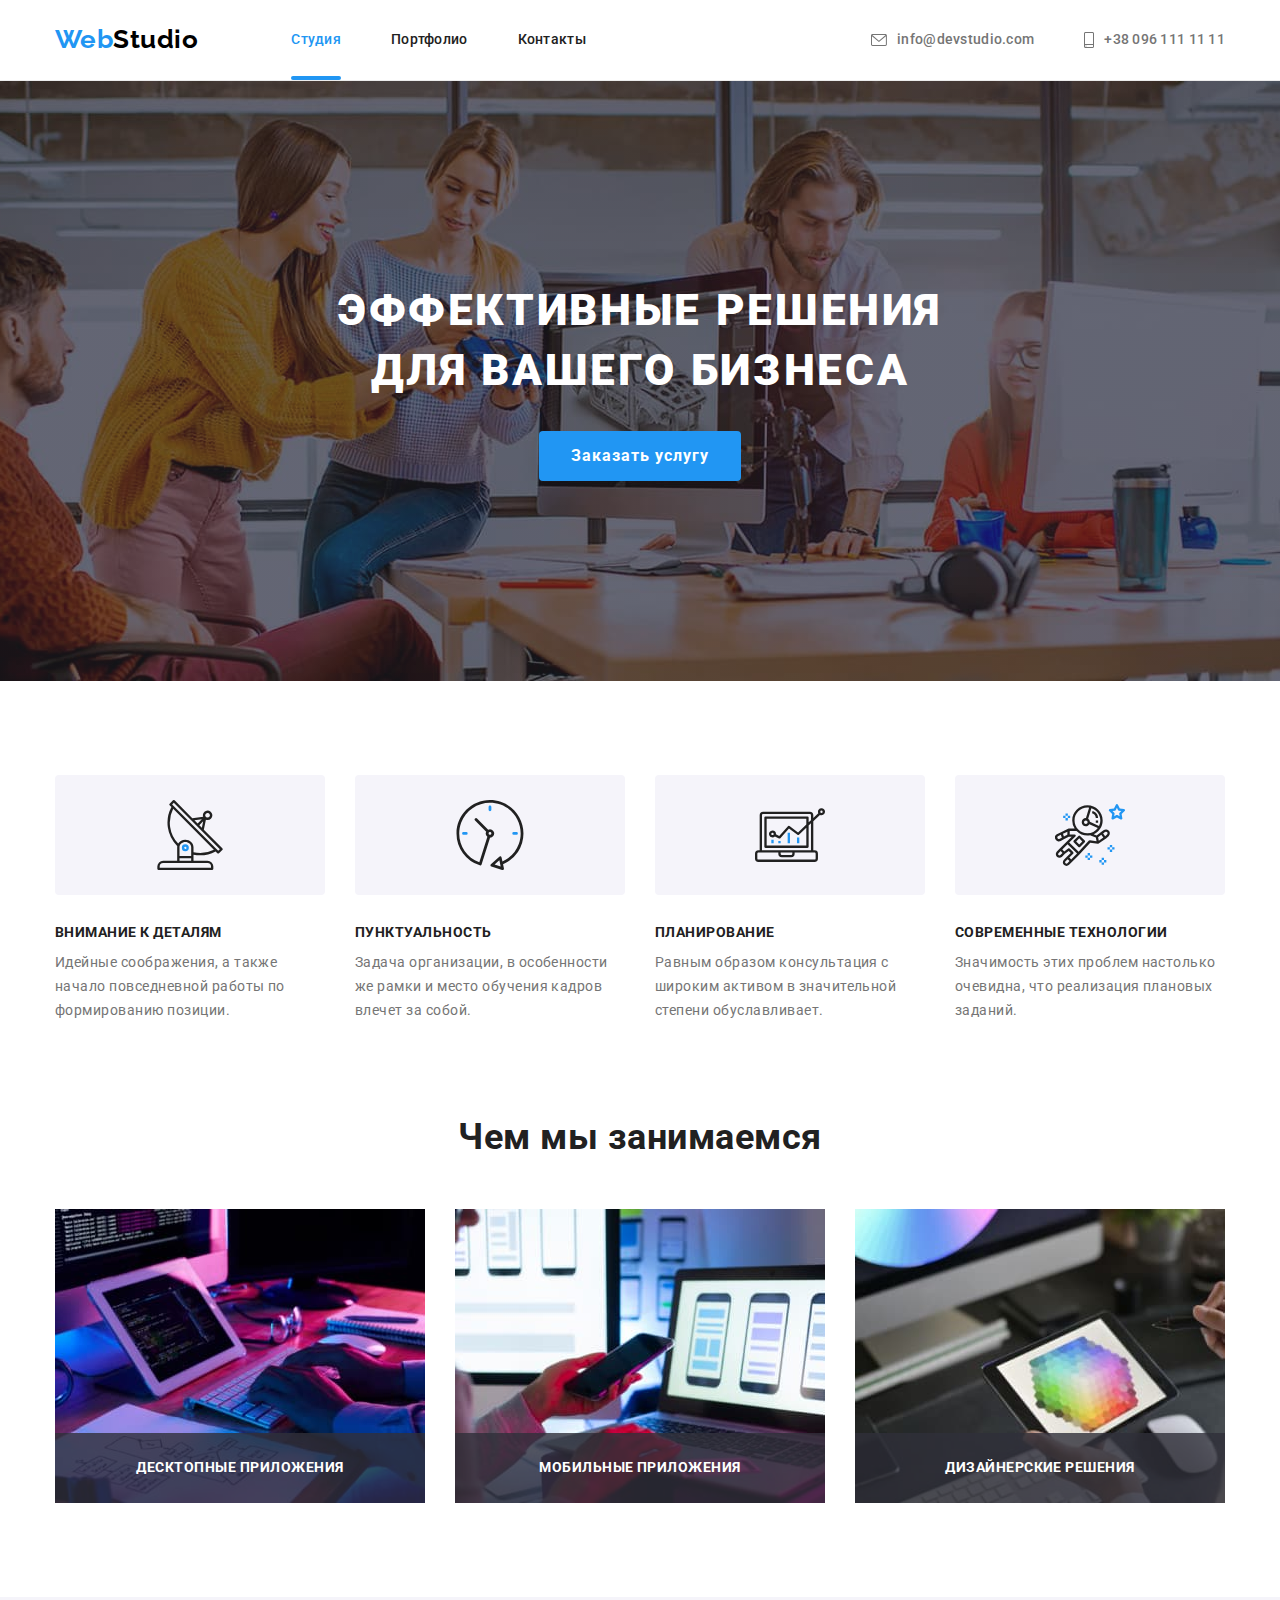
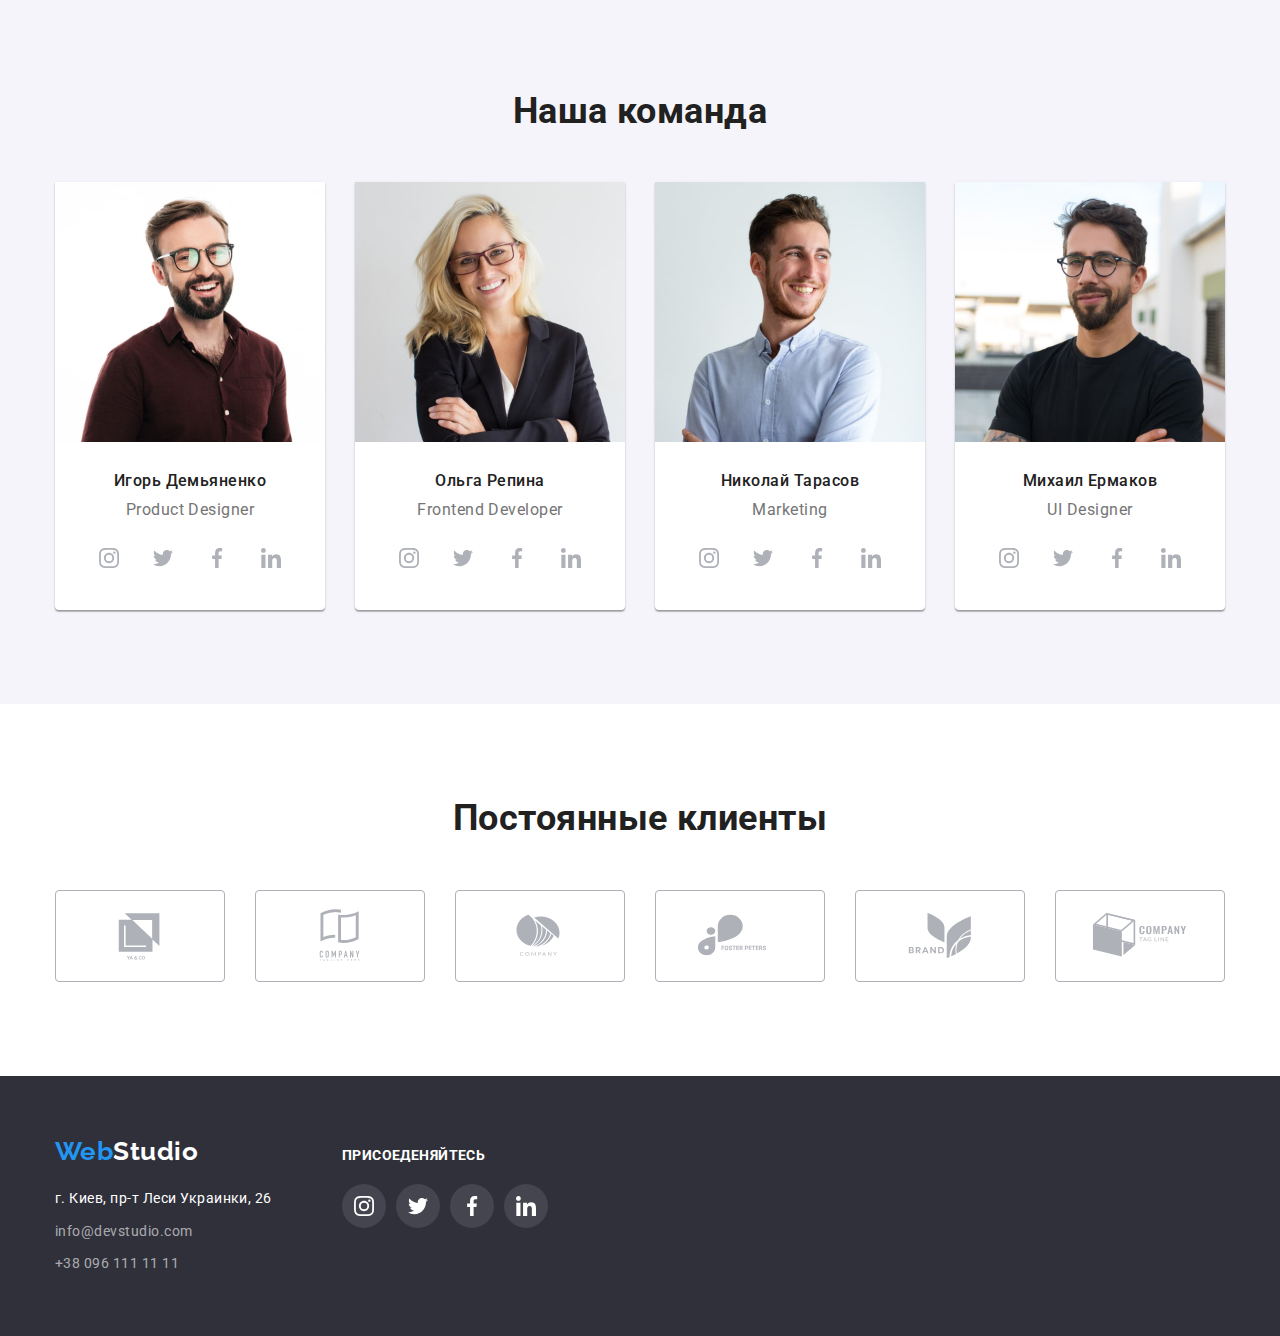
==== index.html @ d8978e58 "Клонирует репозиторий" ====
<!DOCTYPE html>
<html lang="ru">
  <head>
    <meta charset="UTF-8">
    <meta http-equiv="X-UA-Compatible" content="IE=edge">
    <meta name="viewport" content="width=device-width, initial-scale=1.0">
    <title>Студия</title>
    <link href="https://fonts.googleapis.com/css2?family=Raleway:wght@700&family=Roboto:wght@400;500;700;900&display=swap"
    rel="stylesheet">
    <link rel="stylesheet" href="https://cdnjs.cloudflare.com/ajax/libs/modern-normalize/1.1.0/modern-normalize.min.css">
    <link rel="stylesheet" href="./css/style.css">  
  </head>
  <body>
    <!--Верхняя линия сайта-->
    <header class="header">
      <!-- Навигация -->
      <div class="container header-container">
        <nav class="nav">
          <a class="logo link" href="./index.html">Web<span class="logo-header">Studio</span></a>
          <ul class="site-nav list">
            <li class="item">
              <a class="link current" href="./index.html">Студия</a>
            </li>
            <li class="item">
              <a class="link" href="./portfolio.html">Портфолио</a>
            </li>
            <li class="item">
              <a class="link" href="">Контакты</a>
            </li>
          </ul>
        </nav>
      <!-- контакты -->
        <ul class="contacts list">
          <li class="item">
            <a class="link" href="mailto:info@devstudio.com">
              <svg class="icon-contakts" width="16" height="12">
              <use href="images/sprite.svg#envelope"></use>
            </svg>info@devstudio.com</a>
          </li>
          <li class="item">
            <a class="link" href="tel:+380961111111">
              <svg class="icon-contakts" width="10" height="16"> 
                <use href="images/sprite.svg#smartphone"></use>
              </svg>+38 096 111 11 11</a>
          </li>
        </ul> 
      </div>
    </header>
    <main>
      <!--Герой сайта-->
        <section class="hero overlay"> 
            <div class="container">
              <h1 class="hero-title">Эффективные решения<br>для вашего бизнеса</h1>
              <button class="hero button" type="button" data-modal-open>Заказать услугу</button>
            </div>
        </section>
      <!--Особенности компании-->
      <section class="features section">
        <!--скрытый титул-->
        <div class="container">
          <h2 class="visually-hidden title">Особенности нашей компании</h2>
          <ul class="features list">
            <li class="item">
              <div class="features-block">
                <svg class="icon-features" width="70" height="70">
                  <use href="./images/sprite.svg#antenna"></use>
                </svg>
              </div>
              <h3 class="features title">Внимание к деталям</h3>
              <p class="features text">Идейные соображения, а также начало повседневной работы по формированию позиции.</p>
            </li>
            <li class="item">
              <div class="features-block">
                <svg class="icon-features" width="70" height="70">
                  <use href="./images/sprite.svg#clock"></use>
                </svg>
              </div>
              <h3 class="features title">Пунктуальность</h3>
              <p class="features text">Задача организации, в особенности же рамки и место обучения кадров влечет за собой.</p>
            </li>
            <li class="item">
              <div class="features-block">
                <svg class="icon-features" width="70" height="70">
                  <use href="./images/sprite.svg#diagram"></use>
                </svg>
              </div>
              <h3 class="features title">Планирование</h3>
              <p class="features text">Равным образом консультация с широким активом в значительной степени обуславливает.</p>
            </li>
            <li class="item">
              <div class="features-block">
                <svg class="icon-features" width="70" height="70">
                  <use href="./images/sprite.svg#astronaut"></use>
                </svg>
              </div>
              <h3 class="features title">Современные технологии</h3>
              <p class="features text">Значимость этих проблем настолько очевидна, что реализация плановых заданий.</p>
            </li>
          </ul>
        </div>
      </section>
      <!--Чем занимается компания-->
      <section class="our-works section">
        <div class="container">
          <h2 class="our-works title">Чем мы занимаемся</h2>
          <ul class="our-works list">
            <li class="item">
              <div class="our-works thumb">
                <img class="img" src="./images/box1.jpg" alt="кто то печатает код на клавиатуре" width="370">
                <div class="thumb-overlay">Десктопные приложения</div>
              </div>
            </li>
            <li class="item">
              <div class="our-works thumb">
                <img class="img" src="./images/box2.jpg" alt="девушка держит в левой руке телефон" width="370">
                <div class="thumb-overlay">Мобильные приложения</div>
              </div>
            </li>
            <li class="item">
              <div class="our-works thumb">
                <img class="img" src="./images/box3.jpg" alt="планшет с рисунком держат в руках" width="370">
                <div class="thumb-overlay">Дизайнерские решения</div>
              </div>
            </li>
          </ul>
        </div>
      </section>
      <!--Наша команда-->
      <section class="our-team section">
        <div class="container">
          <h2 class="our-team-section title">Наша команда</h2>
          <ul class="our-team list">
            <li class="item">
              <img class="our-team img" src="./images/img.jpg" alt="мужчина в бордовой рубашке улыбается" width="270">
              <div class="our-team block">
                <h3 class="our-team title">Игорь Демьяненко</h3>
                <p class="our-team position" lang="en">Product Designer</p>
                <ul class="list social">
                  <li class="item-social">
                    <a href="" class="link"><svg class="icon-social" width="20" height="20">
                      <use href="./images/sprite.svg#instagram"></use>
                    </svg></a>
                  </li>
                  <li class="item-social">
                    <a href="" class="link"><svg class="icon-social" width="20" height="20">
                      <use href="./images/sprite.svg#twitter"></use>
                    </svg></a>
                  </li>
                  <li class="item-social">
                    <a href="" class="link"><svg class="icon-social" width="20" height="20">
                      <use href="./images/sprite.svg#facebook"></use>
                    </svg></a>
                  </li>
                  <li class="item-social">
                    <a href="" class="link"><svg class="icon-social" width="20" height="20">
                      <use href="./images/sprite.svg#linkedin"></use>
                    </svg></a>
                  </li>
                </ul>
              </div>
            </li>
            <li class="item">
              <img class="our-team img" src="./images/img1.jpg" alt="девушка в черном пиджаке улыбается" width="270">
              <div class="our-team block">
                <h3 class="our-team title">Ольга Репина</h3>
                <p class="our-team position" lang="en">Frontend Developer</p>
                <ul class="list social">
                  <li class="item-social">
                    <a href="" class="link"><svg class="icon-social" width="20" height="20">
                        <use href="./images/sprite.svg#instagram"></use>
                      </svg></a>
                  </li>
                  <li class="item-social">
                    <a href="" class="link"><svg class="icon-social" width="20" height="20">
                        <use href="./images/sprite.svg#twitter"></use>
                      </svg></a>
                  </li>
                  <li class="item-social">
                    <a href="" class="link"><svg class="icon-social" width="20" height="20">
                        <use href="./images/sprite.svg#facebook"></use>
                      </svg></a>
                  </li>
                  <li class="item-social">
                    <a href="" class="link"><svg class="icon-social" width="20" height="20">
                        <use href="./images/sprite.svg#linkedin"></use>
                      </svg></a>
                  </li>
                </ul>
              </div>
            </li>
            <li class="item">
              <img class="our-team img" src="./images/img2.jpg" alt="мужчина в рубашке улыбается" width="270">
              <div class="our-team block">
                <h3 class="our-team title">Николай Тарасов</h3>
                <p class="our-team position" lang="en">Marketing</p>
                <ul class="list social">
                  <li class="item-social">
                    <a href="" class="link"><svg class="icon-social" width="20" height="20">
                        <use href="./images/sprite.svg#instagram"></use>
                      </svg></a>
                  </li>
                  <li class="item-social">
                    <a href="" class="link"><svg class="icon-social" width="20" height="20">
                        <use href="./images/sprite.svg#twitter"></use>
                      </svg></a>
                  </li>
                  <li class="item-social">
                    <a href="" class="link"><svg class="icon-social" width="20" height="20">
                        <use href="./images/sprite.svg#facebook"></use>
                      </svg></a>
                  </li>
                  <li class="item-social">
                    <a href="" class="link"><svg class="icon-social" width="20" height="20">
                        <use href="./images/sprite.svg#linkedin"></use>
                      </svg></a>
                  </li>
                </ul>
              </div>
            </li>
            <li class="item">
              <img class="our-team img" src="./images/img3.jpg" alt="мужчина в черной футболке улыбается" width="270">
              <div class="our-team block">
                <h3 class="our-team title">Михаил Ермаков</h3>
                <p class="our-team position" lang="en">UI Designer</p>
                <ul class="list social">
                  <li class="item-social">
                    <a href="" class="link"><svg class="icon-social" width="20" height="20">
                        <use href="./images/sprite.svg#instagram"></use>
                      </svg></a>
                  </li>
                  <li class="item-social">
                    <a href="" class="link"><svg class="icon-social" width="20" height="20">
                        <use href="./images/sprite.svg#twitter"></use>
                      </svg></a>
                  </li>
                  <li class="item-social">
                    <a href="" class="link"><svg class="icon-social" width="20" height="20">
                        <use href="./images/sprite.svg#facebook"></use>
                      </svg></a>
                  </li>
                  <li class="item-social">
                    <a href="" class="link"><svg class="icon-social" width="20" height="20">
                        <use href="./images/sprite.svg#linkedin"></use>
                      </svg></a>
                  </li>
                </ul>
              </div>
            </li>
          </ul>
        </div>
      </section>
      <!-- Наши клиенты -->
      <section class="customers section">
        <div class="container">
          <h2 class="customers title">Постоянные клиенты</h2>
          <ul class="customers list">
            <li class="customers item">
              <a href="" class="customers link">
                <svg class="icon-social" width="106" height="60">
                  <use href="./images/sprite.svg#client1"></use>
                </svg>
              </a>
            </li>
            <li class="customers item">
              <a href="" class="customers link">
                <svg class="icon-social" width="106" height="60">
                  <use href="./images/sprite.svg#client2"></use>
                </svg>
              </a>
            </li>
            <li class="customers item">
              <a href="" class="customers link">
                <svg class="icon-social" width="106" height="60">
                  <use href="./images/sprite.svg#client3"></use>
                </svg>
              </a>
            </li>
            <li class="customers item">
              <a href="" class="customers link">
                <svg class="icon-social" width="106" height="60">
                  <use href="./images/sprite.svg#client4"></use>
                </svg>
              </a>
            </li>
            <li class="customers item">
              <a href="" class="customers link">
                <svg class="icon-social" width="106" height="60">
                  <use href="./images/sprite.svg#client5"></use>
                </svg>
              </a>
            </li>
            <li class="customers item">
              <a href="" class="customers link">
                <svg class="icon-social" width="106" height="60">
                  <use href="./images/sprite.svg#client6"></use>
                </svg>
              </a>
            </li>
          </ul>
        </div>
      </section>
    </main>
    <!--Подвал сайта--> 
    <footer class="footer">
      <div class="container">
        <div class="footer-adres">
          <a href="./index.html" class="logo link">Web<span class="logo-footer">Studio</span></a>
          <address>
            <ul class="address list">
              <li class="footer-list item"><a class="geolocation link" href="https://goo.gl/maps/VGkeZ7NEwQXVruFt6" target="_blank" 
                rel="noopener noreferrer nofollow">г. Киев, пр-т Леси Украинки, 26</a>
              </li>
              <li class="footer-list item"><a class="footer-contacts link" href="mailto:info@devstudio.com">info@devstudio.com</a></li>
              <li class="footer-list item"><a class="footer-contacts link" href="tel:+380961111111">+38 096 111 11 11</a></li>
            </ul>
          </address>
        </div>
        <div class="footer-join">
          <p class="join-text">присоеденяйтесь</p>
          <ul class="join list">
            <li class="item-join">
              <a href="" class="link"><svg class="icon-social" width="20" height="20">
                  <use href="./images/sprite.svg#instagram"></use>
                </svg></a>
            </li>
            <li class="item-join">
              <a href="" class="link"><svg class="icon-social" width="20" height="20">
                  <use href="./images/sprite.svg#twitter"></use>
                </svg></a>
            </li>
            <li class="item-join">
              <a href="" class="link"><svg class="icon-social" width="20" height="20">
                  <use href="./images/sprite.svg#facebook"></use>
                </svg></a>
            </li>
            <li class="item-join">
              <a href="" class="link"><svg class="icon-social" width="20" height="20">
                  <use href="./images/sprite.svg#linkedin"></use>
                </svg></a>
            </li>
          </ul>
        </div>
      </div>
    </footer>
  <div class="backdrop is-hidden" data-modal>
    <div class="modal">
      <button class="modal-button" data-modal-close><svg class="icon-modal" width="18" height="18">
        <use href="./images/sprite.svg#close"></use>
      </svg></button>
    </div>
  </div>
  <script src="./js/modal.js"></script>
  </body>
</html>
---- css/style.css ----
/* основной белый цвет #ffffff */
/* вторичный белый цвет #F5F4FA */
/* основной цвет текста #757575 */
/* вторичный цвет текста #212121 */
/* основной акцент цвет #2196F3 */
/* цвет ховера основной кнопки #188CE8 */
/* цвет фона героя и подвала #2F303A */
/* цвет текста адреса rgba(255, 255, 255, 0.6) */
/* цвет логотипа #000000 */
/* цвет нижней рамки хедера #ececec */
/* цвет бордера проектов #eeeeee;*/
/* цвет svg изображений #afb1b8;*/
:root {
  --primery-white-color: #ffffff;
  --secondary-white-color: #f5f4fa;
  --primery-text-color: #757575;
  --secondary-text-color: #212121;
  --prymery-accent-color: #2196f3;
  --secondary-accent-color: #188ce8;
  --address-text-color: rgba(255, 255, 255, 0.6);
  --logo-color: #000000;
  --background-color: #2f303a;
  --header-border-color: #ececec;
  --project-border-color: #eeeeee;
  --svg-picture-color: #afb1b8;
}
/* Тело */
body {
  color: var(--primery-text-color);
  background-color: var(--primery-white-color);
  font-family: 'Roboto', sans-serif;
  letter-spacing: 0.03em;
}
h1,
h2,
h3,
h4,
h5,
h6,
p,
ul {
  padding: 0;
  margin: 0;
}
/* Скрытый титул */
.visually-hidden {
  position: absolute;
  white-space: nowrap;
  width: 1px;
  height: 1px;
  overflow: hidden;
  border: 0;
  padding: 0;
  clip: rect(0 0 0 0);
  clip-path: inset(50%);
  margin: -1px;
}
/* контейнер */
.container {
  width: 1200px;
  margin-left: auto;
  margin-right: auto;
  padding-left: 15px;
  padding-right: 15px;
}
/* панель навигации */
.header {
  border-bottom: 1px solid var(--header-border-color);
  margin-left: auto;
  margin-right: auto;
}
.header-container,
.nav,
.site-nav,
.contacts {
  display: flex;
  align-items: center;
}
.nav .logo {
  display: block;
  padding-top: 24px;
  padding-bottom: 25px;
}
.contacts .link {
  display: flex;
  justify-content: center;
  align-items: center;
  padding-top: 32px;
  padding-bottom: 32px;
  color: var(--primery-text-color);
  font-style: normal;
  font-weight: 500;
  font-size: 14px;
  line-height: 1.14;
  letter-spacing: 0.02em;
  fill: var(--primery-text-color);
  transition: color 250ms cubic-bezier(0.4, 0, 0.2, 1);
}
.icon-contakts {
  margin-right: 10px;
  fill: currentColor;
}
.site-nav .link {
  display: block;
  padding-top: 32px;
  padding-bottom: 32px;
  color: var(--secondary-text-color);
  font-weight: 500;
  font-size: 14px;
  line-height: 1.14;
  letter-spacing: 0.02em;
  transition: color 250ms cubic-bezier(0.4, 0, 0.2, 1);
}
.site-nav .item + .item {
  margin-left: 50px;
}
.contacts .item + .item {
  margin-left: 50px;
}
.contacts {
  margin-left: auto;
}
.site-nav {
  margin-left: 93px;
}
/* цвета, размеры текста */
.site-nav .link.current {
  color: var(--prymery-accent-color);
  position: relative;
}
.link.current::after {
  position: absolute;
  content: '';
  bottom: 0;
  left: 0;
  width: 100%;
  height: 4px;
  background-color: var(--prymery-accent-color);
  border-radius: 2px;
}
.filter .button.current {
  background-color: var(--prymery-accent-color);
  color: var(--primery-white-color);
  box-shadow: 0px 3px 1px rgba(0, 0, 0, 0.1), 0px 1px 2px rgba(0, 0, 0, 0.08),
    0px 2px 2px rgba(0, 0, 0, 0.12);
}
.logo.link {
  color: var(--prymery-accent-color);
  font-family: 'Raleway', sans-serif;
  font-weight: 700;
  font-size: 26px;
  line-height: 1.19;
}
.logo .logo-header {
  color: var(--logo-color);
}
/* Ховер и фокус ссылок */
.site-nav .link:hover,
.site-nav .link:focus,
.contacts .link:hover,
.contacts .link:focus,
.address .link:hover,
.address .link:focus {
  color: var(--prymery-accent-color);
  fill: var(--prymery-accent-color);
}
.list {
  list-style: none;
}
.link {
  text-decoration: none;
}
/* Секция Герой */
.hero.overlay {
  max-width: 1600px;
  height: 600px;
  margin-left: auto;
  margin-right: auto;
  background-color: var(--background-color);
  background-image: linear-gradient(to right, rgba(47, 48, 58, 0.4), rgba(47, 48, 58, 0.4)),
    url(../images/imgoverlay.jpg);
  background-repeat: no-repeat;
  background-position: center;
  background-size: cover;
  text-align: center;
  padding: 200px 0;
}
.hero-title {
  color: var(--primery-white-color);
  font-weight: 900;
  font-size: 44px;
  line-height: 1.36;
  text-transform: uppercase;
  text-align: center;
  letter-spacing: 0.06em;
}
.hero.button {
  min-width: 200px;
  padding: 10px 32px;
  margin-top: 30px;
  background-color: var(--prymery-accent-color);
  color: var(--primery-white-color);
  cursor: pointer;
  font-weight: 700;
  font-size: 16px;
  line-height: 1.87;
  text-align: center;
  letter-spacing: 0.06em;
  border: 0;
  border-radius: 4px;
}
.hero.button:hover,
.hero.button:focus {
  background-color: var(--secondary-accent-color);
}
/*особенности компании*/
.features.section,
.our-works.section,
.our-team.section,
.customers.section,
.portfolio.section {
  padding-top: 94px;
  padding-bottom: 94px;
}
.our-works.section {
  padding-top: 0;
}
.features .container {
  justify-content: space-between;
  margin-left: auto;
  margin-right: auto;
}
.features-block {
  width: 270px;
  height: 120px;
  display: flex;
  justify-content: center;
  align-items: center;
  margin-bottom: 30px;
  background: var(--secondary-white-color);
  border-radius: 4px;
}
.features.list {
  display: flex;
}
.features .item {
  flex-basis: calc(100% / 4);
}
.features .item + .item {
  margin-left: 30px;
}
.title {
  color: var(--secondary-text-color);
}
.our-works.title,
.customers.title,
.our-team-section.title {
  font-weight: 700;
  font-size: 36px;
  line-height: 1.16;
  text-align: center;
}
.features.title {
  margin-bottom: 10px;
  font-weight: 700;
  font-size: 14px;
  line-height: 1.14;
  text-transform: uppercase;
}
.features.text {
  font-size: 14px;
  line-height: 1.71;
}
.our-works.list {
  display: flex;
}
.our-works.title {
  margin-bottom: 50px;
}
.our-works .item + .item {
  margin-left: 30px;
}
.img {
  display: block;
  max-width: 100%;
  height: auto;
}
/* Наша команда */
.our-team .list {
  display: flex;
}
.our-team .item {
  background-color: var(--primery-white-color);
  border-radius: 0px 0px 4px 4px;
  box-shadow: 0px 1px 3px rgba(0, 0, 0, 0.12), 0px 1px 1px rgba(0, 0, 0, 0.14),
    0px 2px 1px rgba(0, 0, 0, 0.2);
}
.list.social {
  justify-content: space-between;
}
.our-team .link {
  display: flex;
  width: 44px;
  height: 44px;
  justify-content: center;
  align-items: center;
  border-radius: 50%;
  fill: var(--svg-picture-color);
  transition: fill 250ms cubic-bezier(0.4, 0, 0.2, 1),
    background-color 250ms cubic-bezier(0.4, 0, 0.2, 1);
}
.our-team .link:hover,
.our-team .link:focus {
  fill: var(--primery-white-color);
  background-color: var(--prymery-accent-color);
}
.our-team .item + .item {
  margin-left: 30px;
}
.our-team-section.title,
.customers.title {
  margin-bottom: 50px;
}
.our-team.section {
  background-color: var(--secondary-white-color);
  margin-left: auto;
  margin-right: auto;
}
.our-team.title {
  margin-bottom: 10px;
  font-weight: 500;
  font-size: 16px;
  line-height: 1.18;
  text-align: center;
}
.position {
  color: var(--primery-text-color);
  font-size: 16px;
  line-height: 1.18;
  text-align: center;
  margin-bottom: 16px;
}
.our-team.block {
  padding: 30px 32px;
}
/* Наши клиенты */
.customers.list {
  display: flex;
  justify-content: space-between;
}
.customers.item {
  display: flex;
  width: 170px;
  height: 92px;

  justify-content: center;
  align-items: center;
}
.customers.link {
  display: flex;
  width: 170px;
  height: 92px;
  justify-content: center;
  align-items: center;
  fill: var(--svg-picture-color);
  border: 1px solid var(--svg-picture-color);
  border-radius: 4px;
  transition: fill 250ms cubic-bezier(0.4, 0, 0.2, 1),
    border-color 250ms cubic-bezier(0.4, 0, 0.2, 1);
}
.customers.link:hover,
.customers.link:focus {
  border-color: var(--prymery-accent-color);
  fill: var(--prymery-accent-color);
}
/* Фильтр портфолио */
.filter.list {
  justify-content: center;
  margin-bottom: 50px;
}
.filter .item + .item {
  margin-left: 8px;
}
.item .button {
  display: block;
  padding: 6px 22px;
}
.filter.list {
  display: flex;
}
.button {
  font-family: inherit;
  display: inline-block;
  background-color: var(--secondary-white-color);
  color: var(--secondary-text-color);
  font-weight: 500;
  font-size: 16px;
  line-height: 1.62;
  text-align: center;
  cursor: pointer;
  border: 0;
  border-radius: 4px;

  transition-property: background-color, color, box-shadow;
  transition-duration: 250ms;
  transition-timing-function: cubic-bezier(0.4, 0, 0.2, 1);
}
.button:hover,
.button:focus {
  background-color: var(--prymery-accent-color);
  color: var(--primery-white-color);
  box-shadow: 0px 3px 1px rgba(0, 0, 0, 0.1), 0px 1px 2px rgba(0, 0, 0, 0.08),
    0px 2px 2px rgba(0, 0, 0, 0.12);
}
/* Секция портфолио */
.project.list {
  display: flex;
  flex-wrap: wrap;
  margin-left: -30px;
  margin-top: -30px;
}
.project .item {
  flex-basis: calc(100% / 3 - 30px);
  margin-left: 30px;
  margin-top: 30px;
}
.item-text {
  padding: 20px 24px;
  border: solid var(--project-border-color);
  border-width: 0 1px 1px 1px;
}
.project.title {
  margin-bottom: 4px;
  font-weight: 700;
  font-size: 18px;
  line-height: 2;
  letter-spacing: 0.06em;
}
.project.type {
  color: var(--primery-text-color);
  font-size: 16px;
  line-height: 1.87;
}
.project .link {
  display: block;
  transition: box-shadow 250ms cubic-bezier(0.4, 0, 0.2, 1);
}
.project .link:hover,
.project .link:focus {
  box-shadow: 0px 1px 1px rgba(0, 0, 0, 0.12), 0px 4px 4px rgba(0, 0, 0, 0.06),
    1px 4px 6px rgba(0, 0, 0, 0.16);
}
/* Оверлей */
.our-works.thumb {
  position: relative;
}
.thumb-overlay {
  position: absolute;
  left: 0;
  bottom: 0;
  width: 100%;
  height: 70px;
  display: flex;
  justify-content: center;
  align-items: center;
  background: rgba(47, 48, 58, 0.8);
  color: var(--primery-white-color);
  font-weight: 700;
  font-size: 14px;
  line-height: 1.14;
  text-align: center;
  text-transform: uppercase;
}
.project-thumb {
  display: block;
  position: relative;
  overflow: hidden;
}
.project-overlay {
  position: absolute;
  width: 100%;
  height: 100%;
  top: 100%;
  padding: 63px 24px;
  font-size: 18px;
  line-height: 1.56;
  background-color: rgba(33, 150, 243, 0.9);
  color: var(--primery-white-color);
  transform: 100%;
  transition: transform 250ms cubic-bezier(0.4, 0, 0.2, 1);
}
.project .link:hover .project-overlay,
.project .link:focus .project-overlay {
  transform: translateY(-100%);
  transition: transform 250ms cubic-bezier(0.4, 0, 0.2, 1);
}
/* Подвал сайта */
.footer .logo {
  display: block;
  margin-bottom: 20px;
}
.footer-list.item:not(:last-child) {
  margin-bottom: 9px;
}
.footer {
  padding-top: 60px;
  padding-bottom: 60px;
  background-color: var(--background-color);
  margin-left: auto;
  margin-right: auto;
}
.logo .logo-footer {
  color: var(--primery-white-color);
}
.geolocation.link {
  display: inline-block;
  color: var(--primery-white-color);
  font-style: normal;
  font-size: 14px;
  line-height: 1.7;
}
.footer-contacts.link {
  display: inline-block;
  font-style: normal;
  font-weight: normal;
  font-size: 14px;
  line-height: 1.7;
  color: var(--address-text-color);
}
.footer .link {
  display: inline-block;
  transition: color 250ms cubic-bezier(0.4, 0, 0.2, 1);
}
.join.list {
  display: flex;
}
.item-join {
  display: flex;
  justify-content: center;
  align-items: center;
}
.join-text {
  margin-bottom: 20px;
  display: inline-block;
  font-size: 14px;
  font-weight: 700;
  line-height: 1.14;
  letter-spacing: 0.03em;
  text-transform: uppercase;
  color: var(--primery-white-color);
}
.footer .container {
  display: flex;
  align-items: baseline;
}
.footer-join {
  margin-left: 70px;
}
.item-join + .item-join {
  margin-left: 10px;
}
.item-join .link {
  display: flex;
  justify-content: center;
  align-items: center;
  width: 44px;
  height: 44px;
  border-radius: 50%;
  background-color: rgba(255, 255, 255, 0.1);
  fill: var(--primery-white-color);
  transition: background-color 250ms cubic-bezier(0.4, 0, 0.2, 1);
}
.item-join .link:hover,
.item-join .link:focus {
  background-color: var(--prymery-accent-color);
}
/* Модальное окно */
.backdrop {
  position: fixed;
  top: 0;
  left: 0;
  width: 100%;
  height: 100%;
  background-color: rgba(0, 0, 0, 0.2);
  opacity: 1;
  transition: opacity 250ms cubic-bezier(0.4, 0, 0.2, 1);
}
.backdrop.is-hidden {
  opacity: 0;
  pointer-events: none;
}
.backdrop.is-hidden .modal {
  transform: translate(-50%, -50%) scale(0.9);
}
.modal {
  position: absolute;
  top: 50%;
  left: 50%;
  transform: translate(-50%, -50%) scale(1);
  transition: transform 250ms cubic-bezier(0.4, 0, 0.2, 1);
  min-width: 528px;
  min-height: 581px;
  background-color: var(--primery-white-color);
  box-shadow: 0px 1px 3px rgba(0, 0, 0, 0.12), 0px 1px 1px rgba(0, 0, 0, 0.14),
    0px 2px 1px rgba(0, 0, 0, 0.2);
  border-radius: 4px;
}
.modal-button {
  position: absolute;
  top: 8px;
  right: 8px;
  width: 30px;
  height: 30px;
  display: flex;
  justify-content: center;
  align-items: center;
  background-color: var(--primery-white-color);
  border: 1px solid rgba(0, 0, 0, 0.1);
  border-radius: 50%;
  cursor: pointer;
}
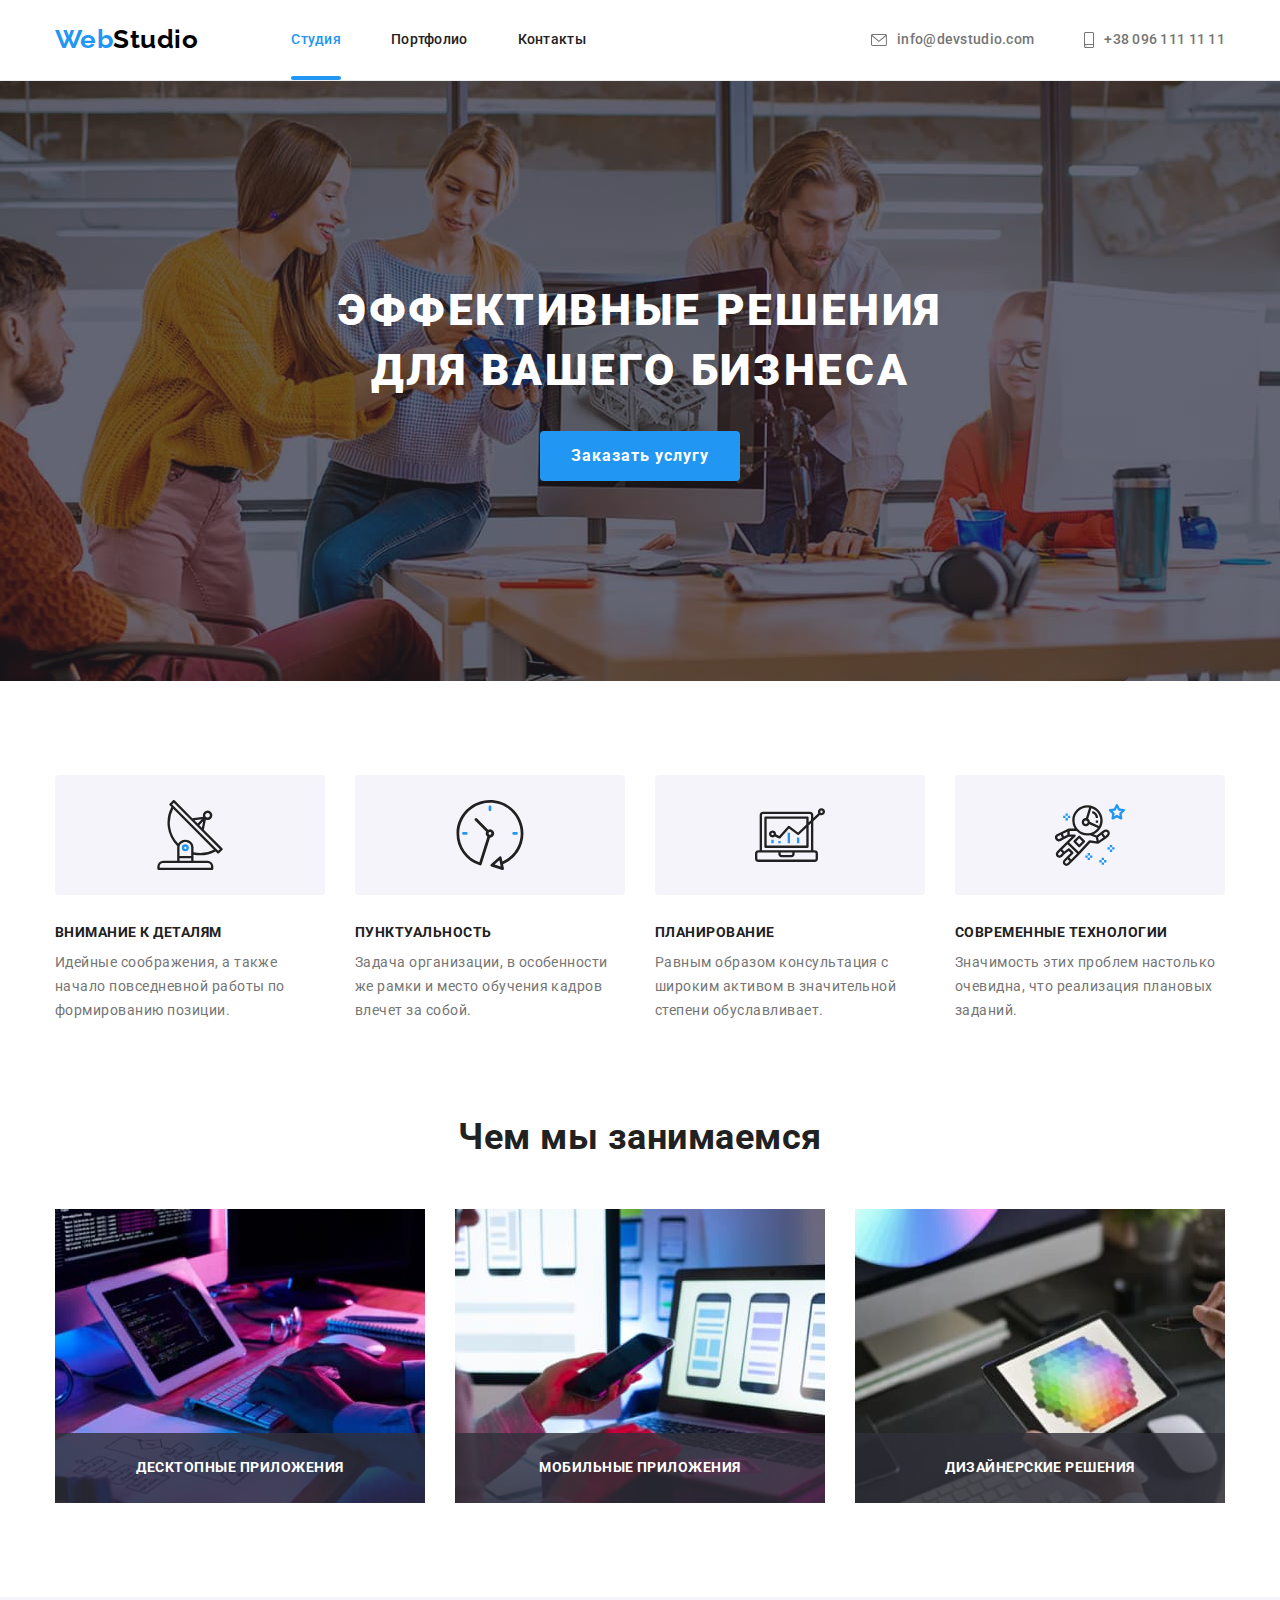
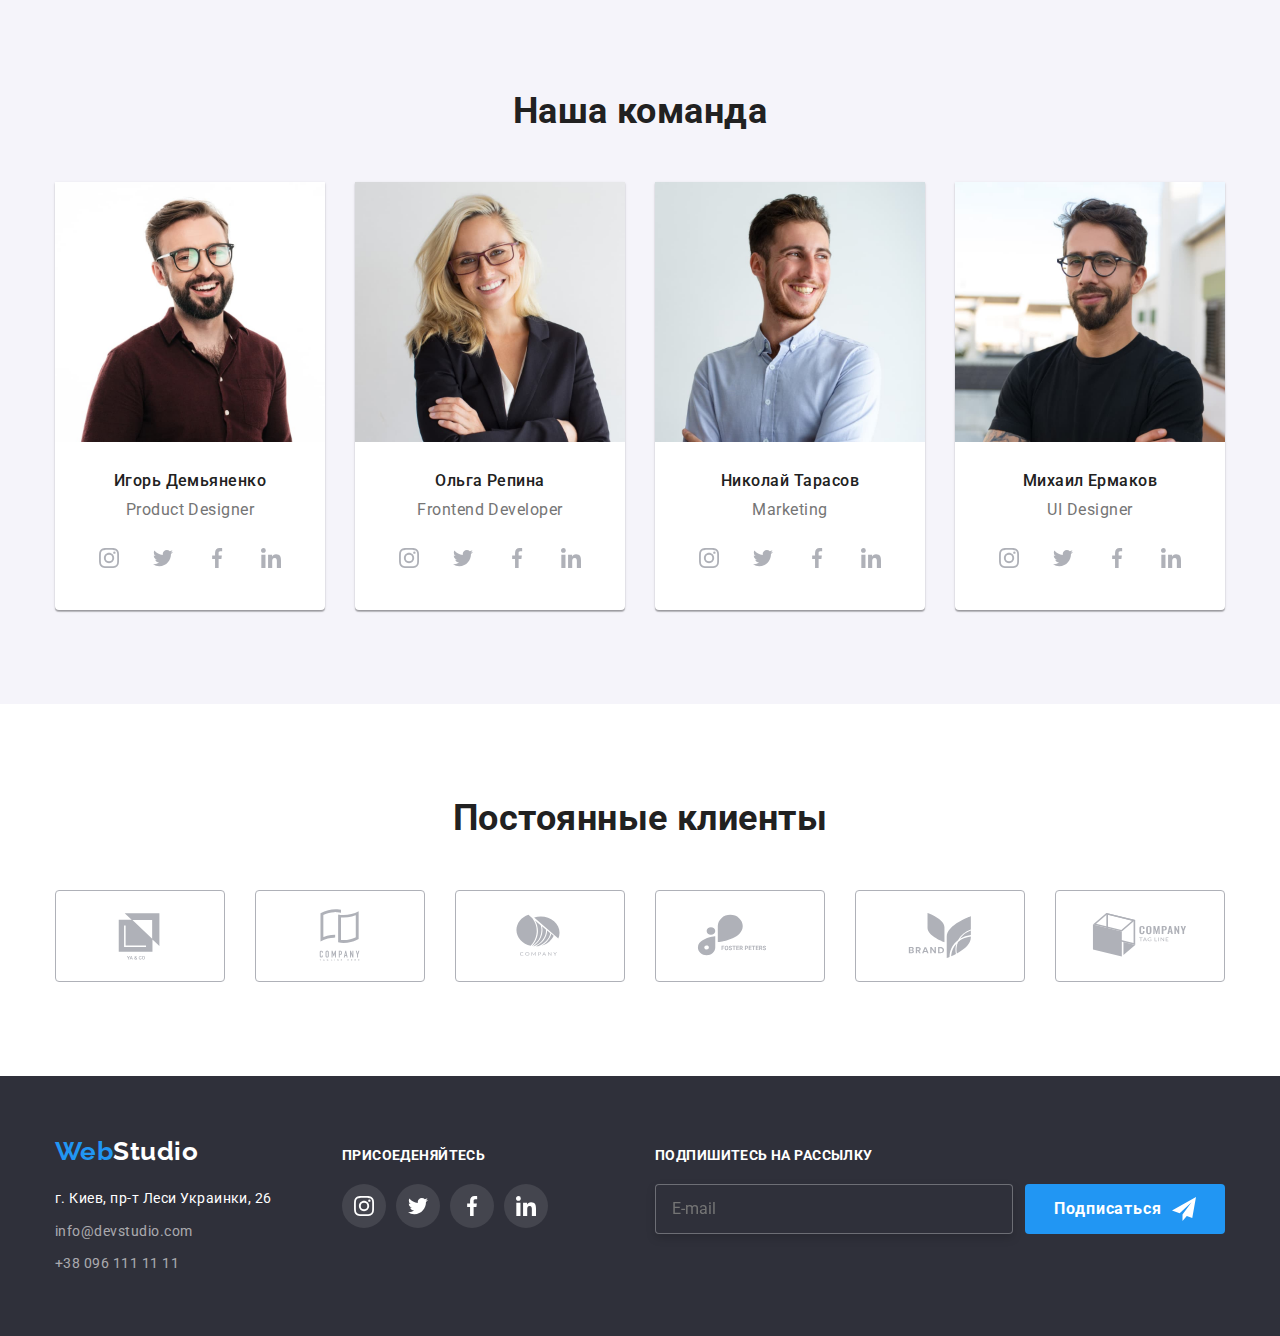
==== commit 5351f99b: "Добавляет размерку и оформление форм для страниц макета" ====
--- a/index.html
+++ b/index.html
@@ -340,13 +340,62 @@
             </li>
           </ul>
         </div>
+        <form class="footer-form">
+          <p class="join-text">Подпишитесь на рассылку</p>
+          <label class="form-field">
+            <div class="footer-form-wrap">
+              <input type="email" name="email" class="footer-form-input" placeholder="E-mail">
+              <button type="submit" class="hero button">Подписаться <svg class="footer-send" width="24" height="24">
+                <use href="./images/sprite.svg#send"></use>
+              </svg></button>
+            </div>
+          </label>
+        </form>
       </div>
     </footer>
+    <!-----Модальное окно ----->
   <div class="backdrop is-hidden" data-modal>
     <div class="modal">
       <button class="modal-button" data-modal-close><svg class="icon-modal" width="18" height="18">
         <use href="./images/sprite.svg#close"></use>
-      </svg></button>
+      </svg>
+      </button>
+    <form class="modal-form">
+      <p class="form-text">Оставьте свои данные, мы вам перезвоним</p>
+      <label class="form-field">
+        <span class="form-label">Имя</span>
+        <input type="name" name="name" class="form-input">
+        <svg class="form-icon" width="18" height="18">
+          <use href="./images/sprite.svg#person"></use>
+        </svg>
+      </label>
+      <label class="form-field">
+        <span class="form-label">Телефон</span>
+        <input type="tel" name="tel" class="form-input">
+        <svg class="form-icon" width="18" height="18">
+          <use href="./images/sprite.svg#phone"></use>
+        </svg>
+      </label>
+      <label class="form-field">
+        <span class="form-label">Почта</span>
+        <input type="email" name="email" class="form-input">
+        <svg class="form-icon" width="18" height="18">
+          <use href="./images/sprite.svg#email"></use>
+        </svg>
+      </label>
+      <label class="form-field-comment">
+        <span class="form-label">Комментарий</span>
+        <textarea name="comment" rows="10" placeholder="Введите текст"></textarea>
+      </label>
+      <label class="form-checkbox">
+        <input type="checkbox" name="agreement" class="checkbox">
+        <svg class="form-icon-checkbox" width="16" height="15">
+          <use href="./images/sprite.svg#check"></use>
+        </svg>
+        <span class="checkbox-text">Соглашаюсь с рассылкой и принимаю <a href="" class="link">Условия договора</a></span>
+      </label>
+      <button type="submit" class="hero button">Отправить</button>
+    </form>
     </div>
   </div>
   <script src="./js/modal.js"></script>
--- a/css/style.css
+++ b/css/style.css
@@ -193,18 +193,23 @@
   text-transform: uppercase;
   text-align: center;
   letter-spacing: 0.06em;
+  margin-bottom: 30px;
 }
 .hero.button {
+  display: flex;
+  justify-content: center;
+  text-align: center;
+  align-items: center;
   min-width: 200px;
-  padding: 10px 32px;
-  margin-top: 30px;
+  padding: 10px;
   background-color: var(--prymery-accent-color);
   color: var(--primery-white-color);
   cursor: pointer;
   font-weight: 700;
   font-size: 16px;
   line-height: 1.87;
-  text-align: center;
+  margin-left: auto;
+  margin-right: auto;
   letter-spacing: 0.06em;
   border: 0;
   border-radius: 4px;
@@ -492,7 +497,6 @@
 .project .link:hover .project-overlay,
 .project .link:focus .project-overlay {
   transform: translateY(-100%);
-  transition: transform 250ms cubic-bezier(0.4, 0, 0.2, 1);
 }
 /* Подвал сайта */
 .footer .logo {
@@ -600,6 +604,7 @@
   transition: transform 250ms cubic-bezier(0.4, 0, 0.2, 1);
   min-width: 528px;
   min-height: 581px;
+  padding: 40px;
   background-color: var(--primery-white-color);
   box-shadow: 0px 1px 3px rgba(0, 0, 0, 0.12), 0px 1px 1px rgba(0, 0, 0, 0.14),
     0px 2px 1px rgba(0, 0, 0, 0.2);
@@ -619,3 +624,149 @@
   border-radius: 50%;
   cursor: pointer;
 }
+/* Формы модального окна */
+.form-text {
+  font-weight: 700;
+  font-size: 20px;
+  line-height: 1.15;
+  text-align: center;
+  letter-spacing: 0.03em;
+  margin-top: 0;
+  margin-bottom: 12px;
+  color: var(--secondary-text-color);
+}
+
+.form-field {
+  position: relative;
+  display: block;
+  margin-bottom: 10px;
+}
+
+.form-field-comment {
+  display: block;
+  margin-bottom: 20px;
+}
+
+.form-checkbox {
+  display: flex;
+  justify-content: space-evenly;
+  align-items: center;
+  margin-bottom: 30px;
+  font-size: 14px;
+  line-height: 1.71;
+}
+
+.form-input {
+  display: block;
+  width: 100%;
+  height: 40px;
+  padding: 12px 10px 12px 42px;
+  border: 1px solid rgba(33, 33, 33, 0.2);
+  border-radius: 4px;
+  transition: border-color 250ms cubic-bezier(0.4, 0, 0.2, 1),
+    outline-color 250ms cubic-bezier(0.4, 0, 0.2, 1);
+}
+
+.form-input:focus-within {
+  border-color: var(--prymery-accent-color);
+  outline-color: var(--prymery-accent-color);
+}
+
+.form-input:focus-within + .form-icon {
+  fill: var(--prymery-accent-color);
+}
+.form-label {
+  margin-bottom: 4px;
+  font-size: 12px;
+  line-height: 1.16;
+  letter-spacing: 0.01em;
+}
+
+textarea {
+  width: 100%;
+  height: 120px;
+  border: 1px solid rgba(33, 33, 33, 0.2);
+  border-radius: 4px;
+  padding: 12px 16px;
+  resize: none;
+  font-size: 12px;
+  line-height: 1.16;
+  letter-spacing: 0.01em;
+  transition: border-color 250ms cubic-bezier(0.4, 0, 0.2, 1),
+    outline-color 250ms cubic-bezier(0.4, 0, 0.2, 1);
+}
+textarea:focus-within {
+  border-color: var(--prymery-accent-color);
+  outline-color: var(--prymery-accent-color);
+}
+
+.form-icon {
+  position: absolute;
+  left: 12px;
+  bottom: 11px;
+  transition: fill 250ms cubic-bezier(0.4, 0, 0.2, 1);
+}
+
+.form-icon-checkbox {
+  border: 2px solid var(--secondary-text-color);
+  border-radius: 2px;
+  margin-right: 7px;
+}
+
+.checkbox:checked + .form-icon-checkbox {
+  background-color: var(--prymery-accent-color);
+  border: none;
+}
+
+textarea::placeholder {
+  color: rgba(117, 117, 117, 0.5);
+}
+
+.form-checkbox .link {
+  color: var(--prymery-accent-color);
+  border-bottom: 1px solid var(--prymery-accent-color);
+}
+
+.checkbox {
+  position: absolute;
+  white-space: nowrap;
+  width: 1px;
+  height: 1px;
+  overflow: hidden;
+  border: 0;
+  padding: 0;
+  clip: rect(0 0 0 0);
+  clip-path: inset(50%);
+  margin: -1px;
+}
+/*  Форма футера */
+.footer-form {
+  margin-left: auto;
+}
+
+.footer-form-input {
+  display: block;
+  min-width: 358px;
+  height: 50px;
+  margin-right: 12px;
+  font-size: 16px;
+  line-height: 1.25;
+  padding: 15px 16px;
+  border: 1px solid rgba(33, 33, 33, 0.2);
+  border-radius: 4px;
+  background-color: var(--background-color);
+  border: 1px solid rgba(255, 255, 255, 0.3);
+  filter: drop-shadow(0px 4px 4px rgba(0, 0, 0, 0.15));
+  border-radius: 4px;
+}
+
+.form-input::placeholder {
+  color: rgba(255, 255, 255, 0.6);
+}
+.footer-form-wrap {
+  display: flex;
+}
+
+.footer-send {
+  margin-left: 10px;
+}
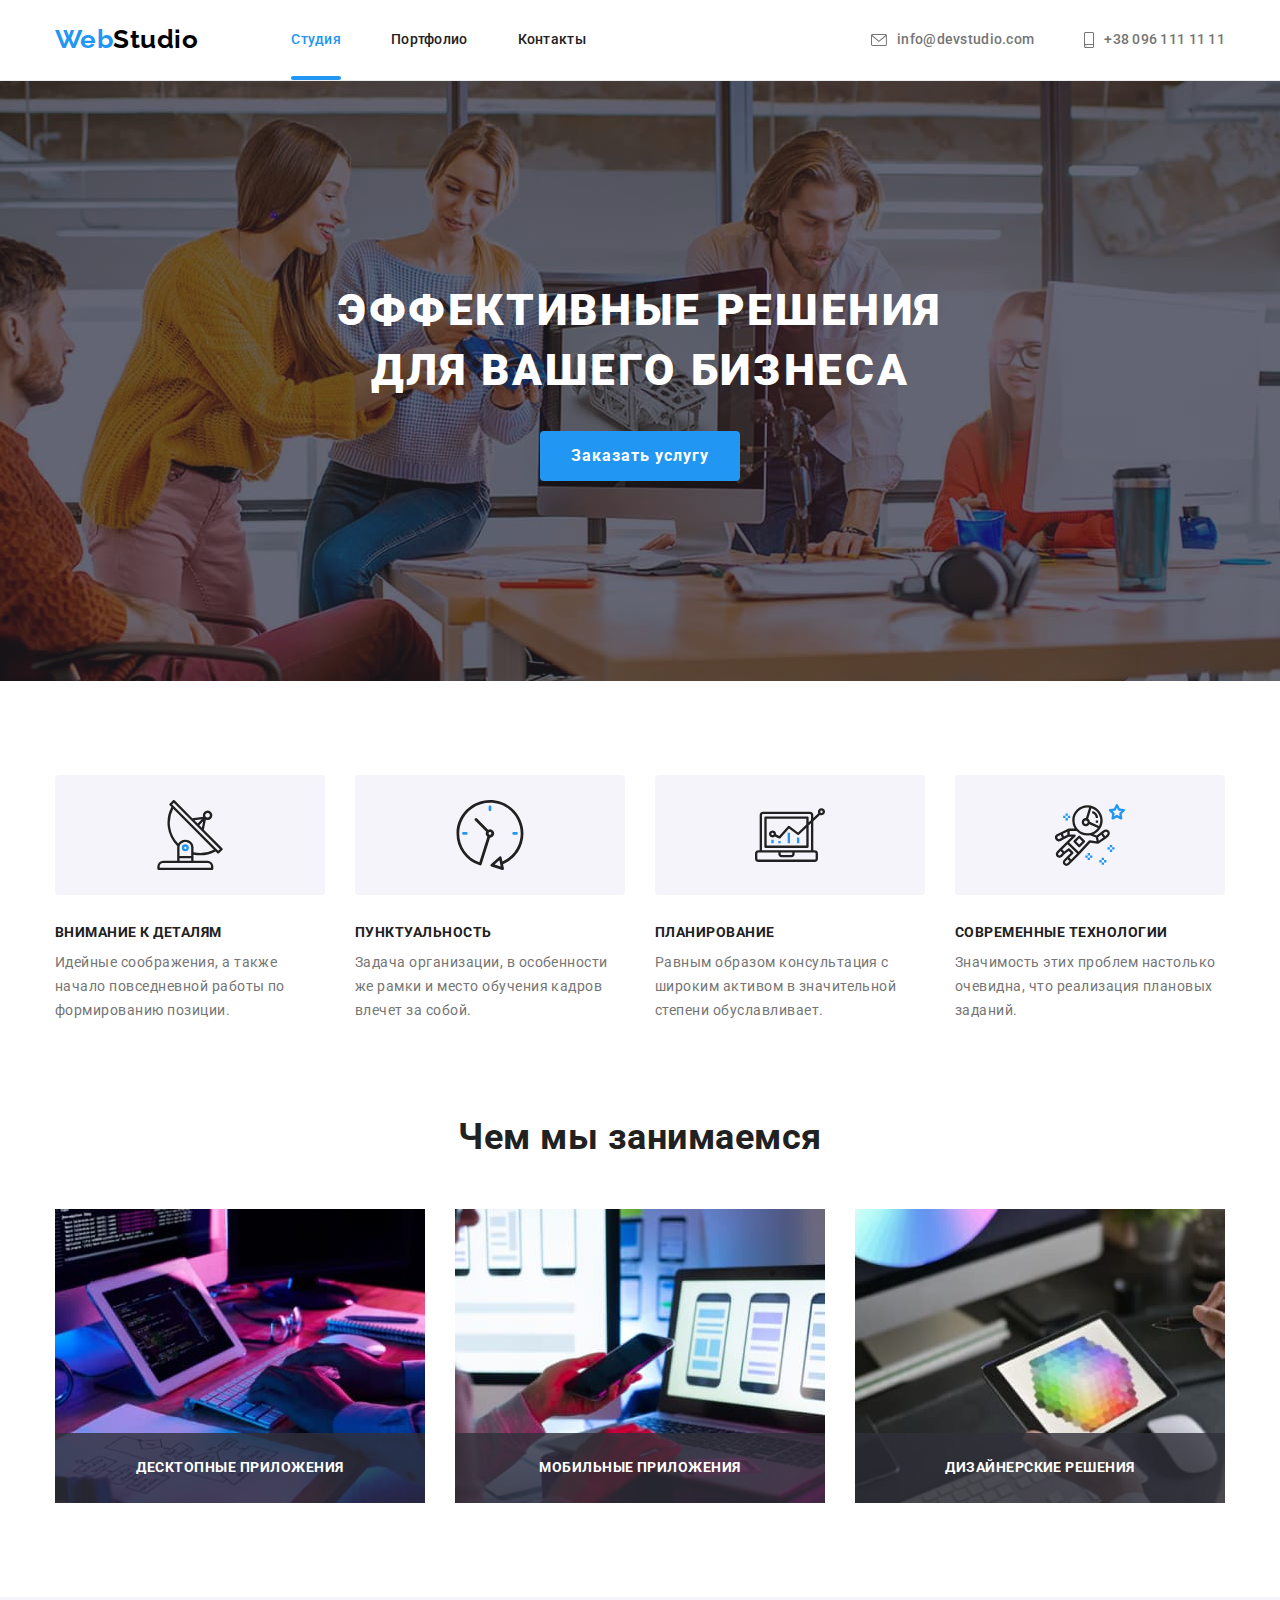
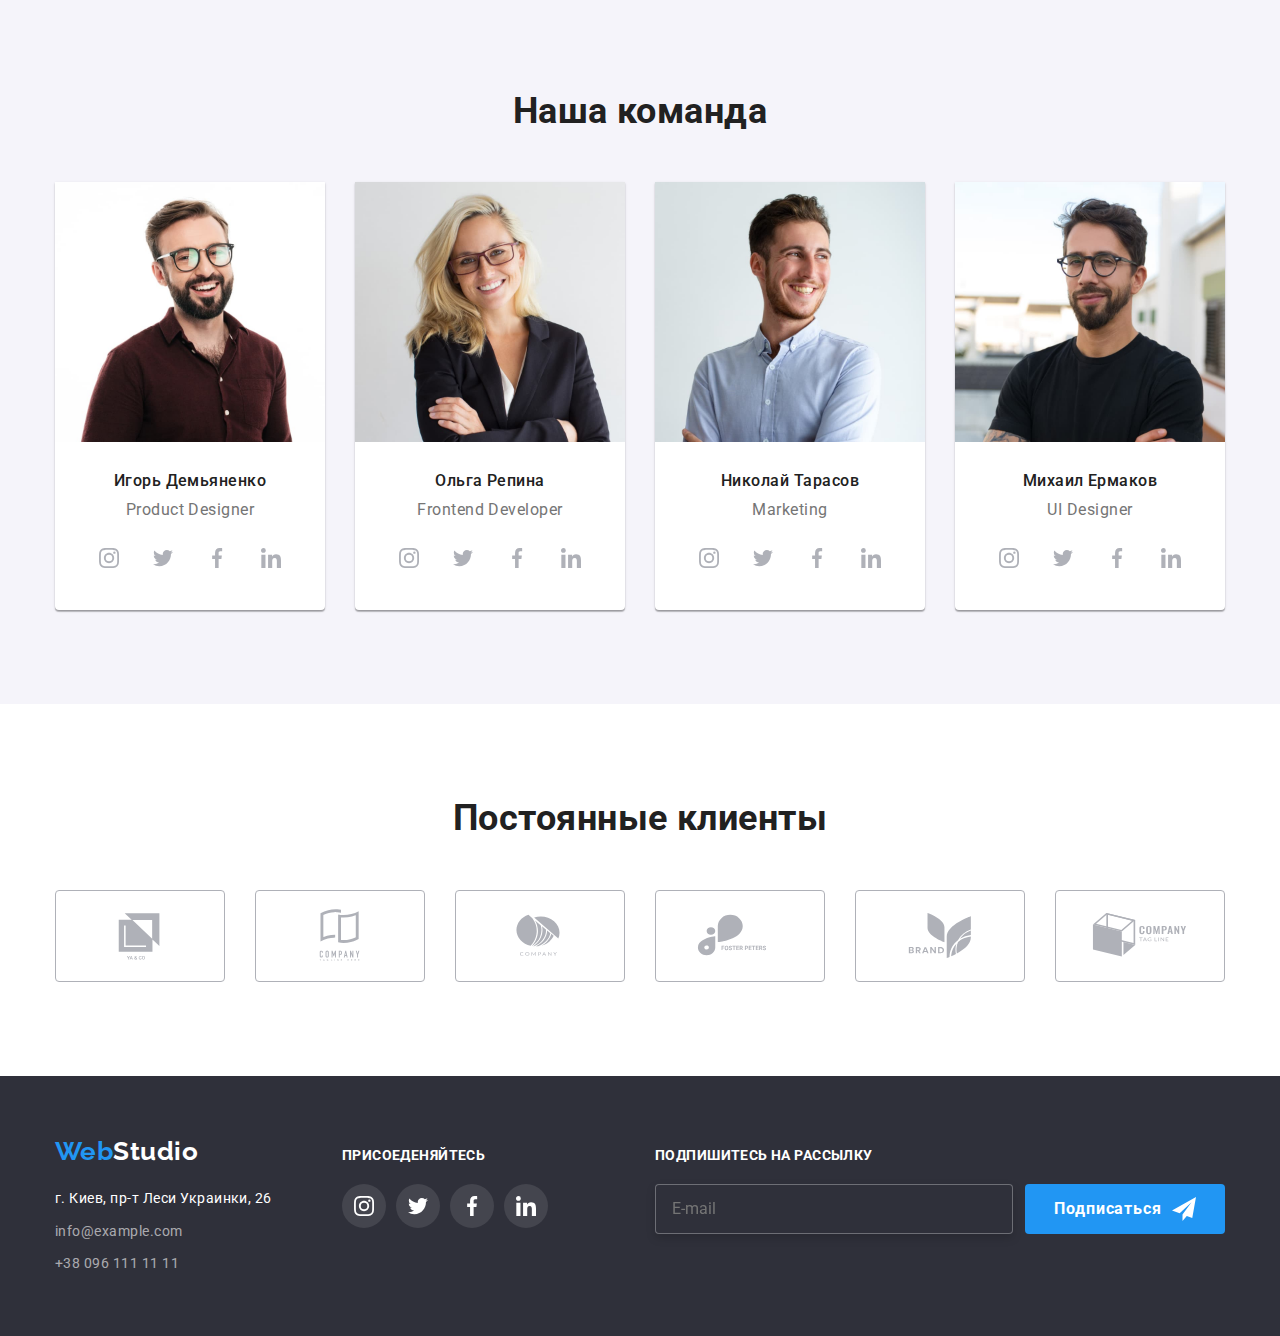
==== commit f65ba360: "исправляет недочеты)" ====
--- a/index.html
+++ b/index.html
@@ -310,7 +310,7 @@
               <li class="footer-list item"><a class="geolocation link" href="https://goo.gl/maps/VGkeZ7NEwQXVruFt6" target="_blank" 
                 rel="noopener noreferrer nofollow">г. Киев, пр-т Леси Украинки, 26</a>
               </li>
-              <li class="footer-list item"><a class="footer-contacts link" href="mailto:info@devstudio.com">info@devstudio.com</a></li>
+              <li class="footer-list item"><a class="footer-contacts link" href="mailto:info@example.com">info@example.com</a></li>
               <li class="footer-list item"><a class="footer-contacts link" href="tel:+380961111111">+38 096 111 11 11</a></li>
             </ul>
           </address>
--- a/css/style.css
+++ b/css/style.css
@@ -624,6 +624,11 @@
   border-radius: 50%;
   cursor: pointer;
 }
+.modal-button:hover,
+.modal-button:focus {
+  fill: var(--prymery-accent-color);
+}
+
 /* Формы модального окна */
 .form-text {
   font-weight: 700;
@@ -711,6 +716,11 @@
   border: 2px solid var(--secondary-text-color);
   border-radius: 2px;
   margin-right: 7px;
+  transition: border-color 250ms cubic-bezier(0.4, 0, 0.2, 1),
+    background-color 250ms cubic-bezier(0.4, 0, 0.2, 1);
+}
+.checkbox:focus + .form-icon-checkbox {
+  border-color: var(--prymery-accent-color);
 }
 
 .checkbox:checked + .form-icon-checkbox {
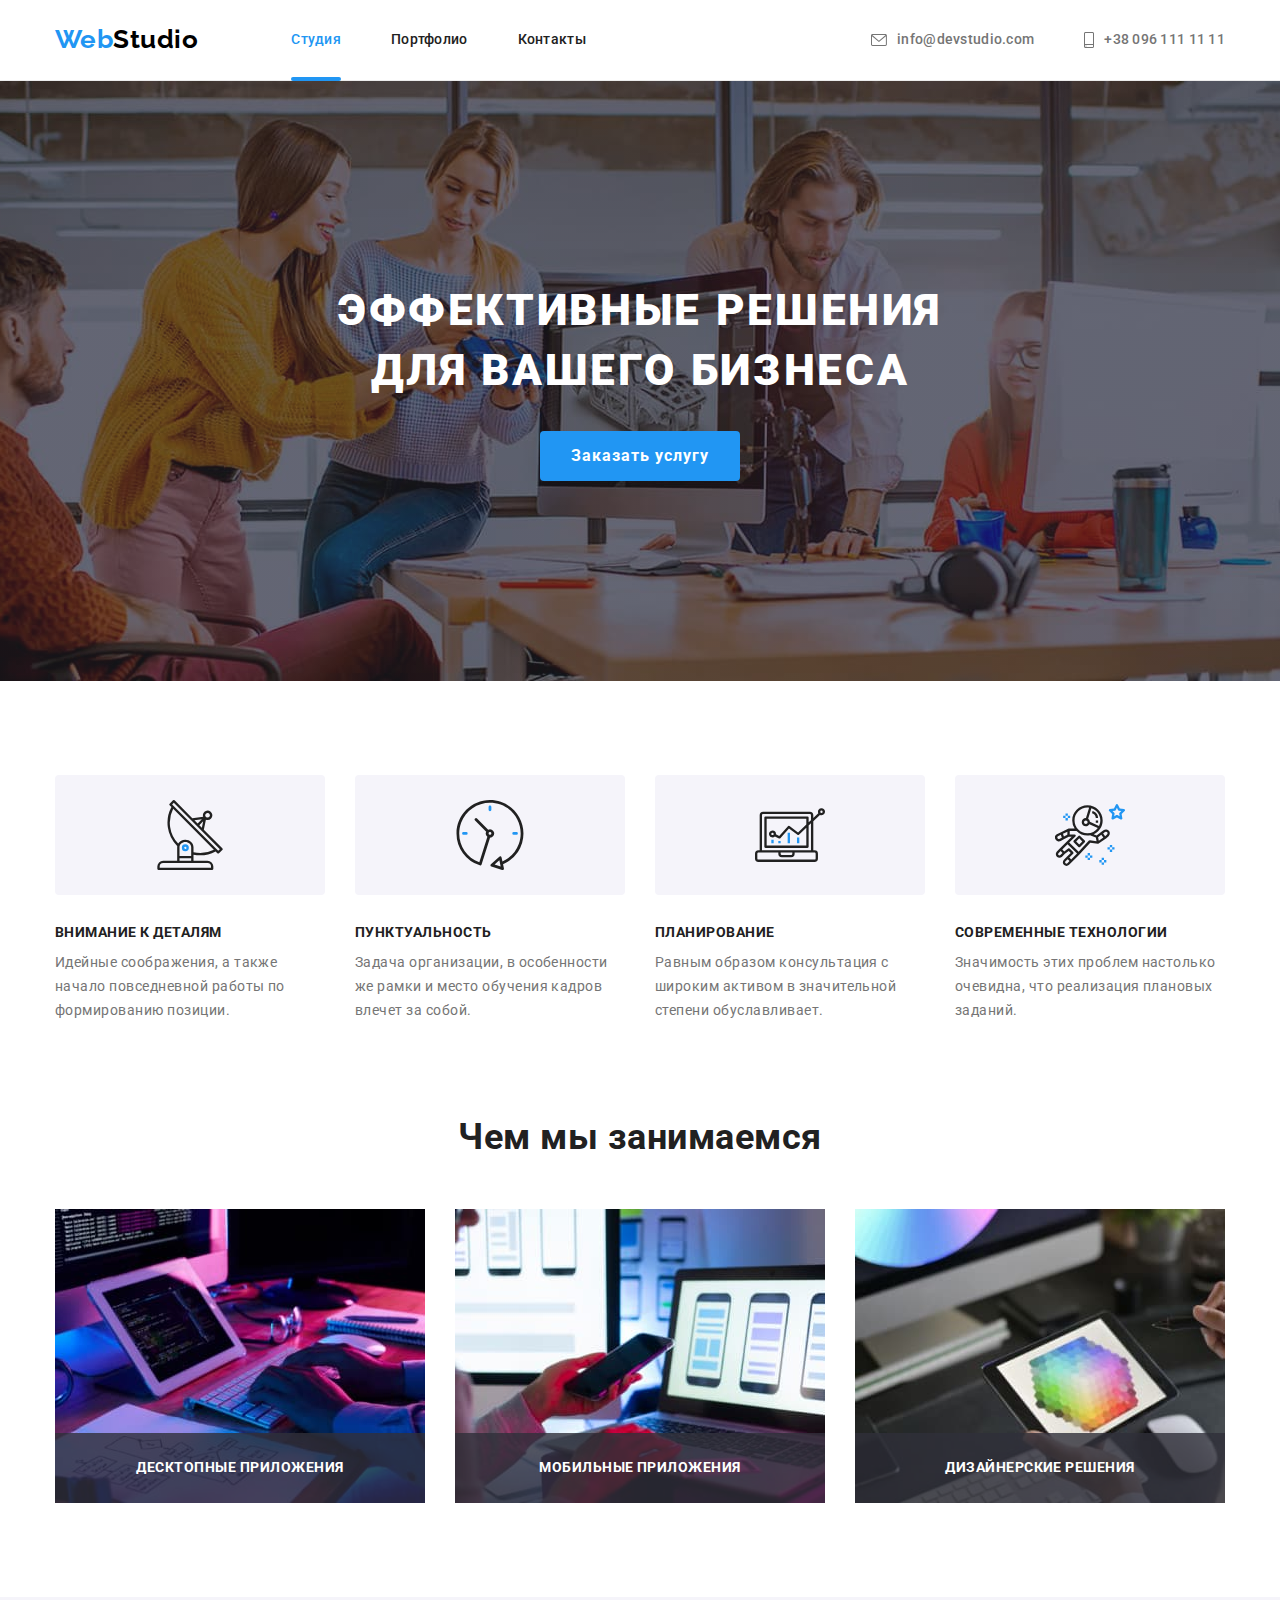
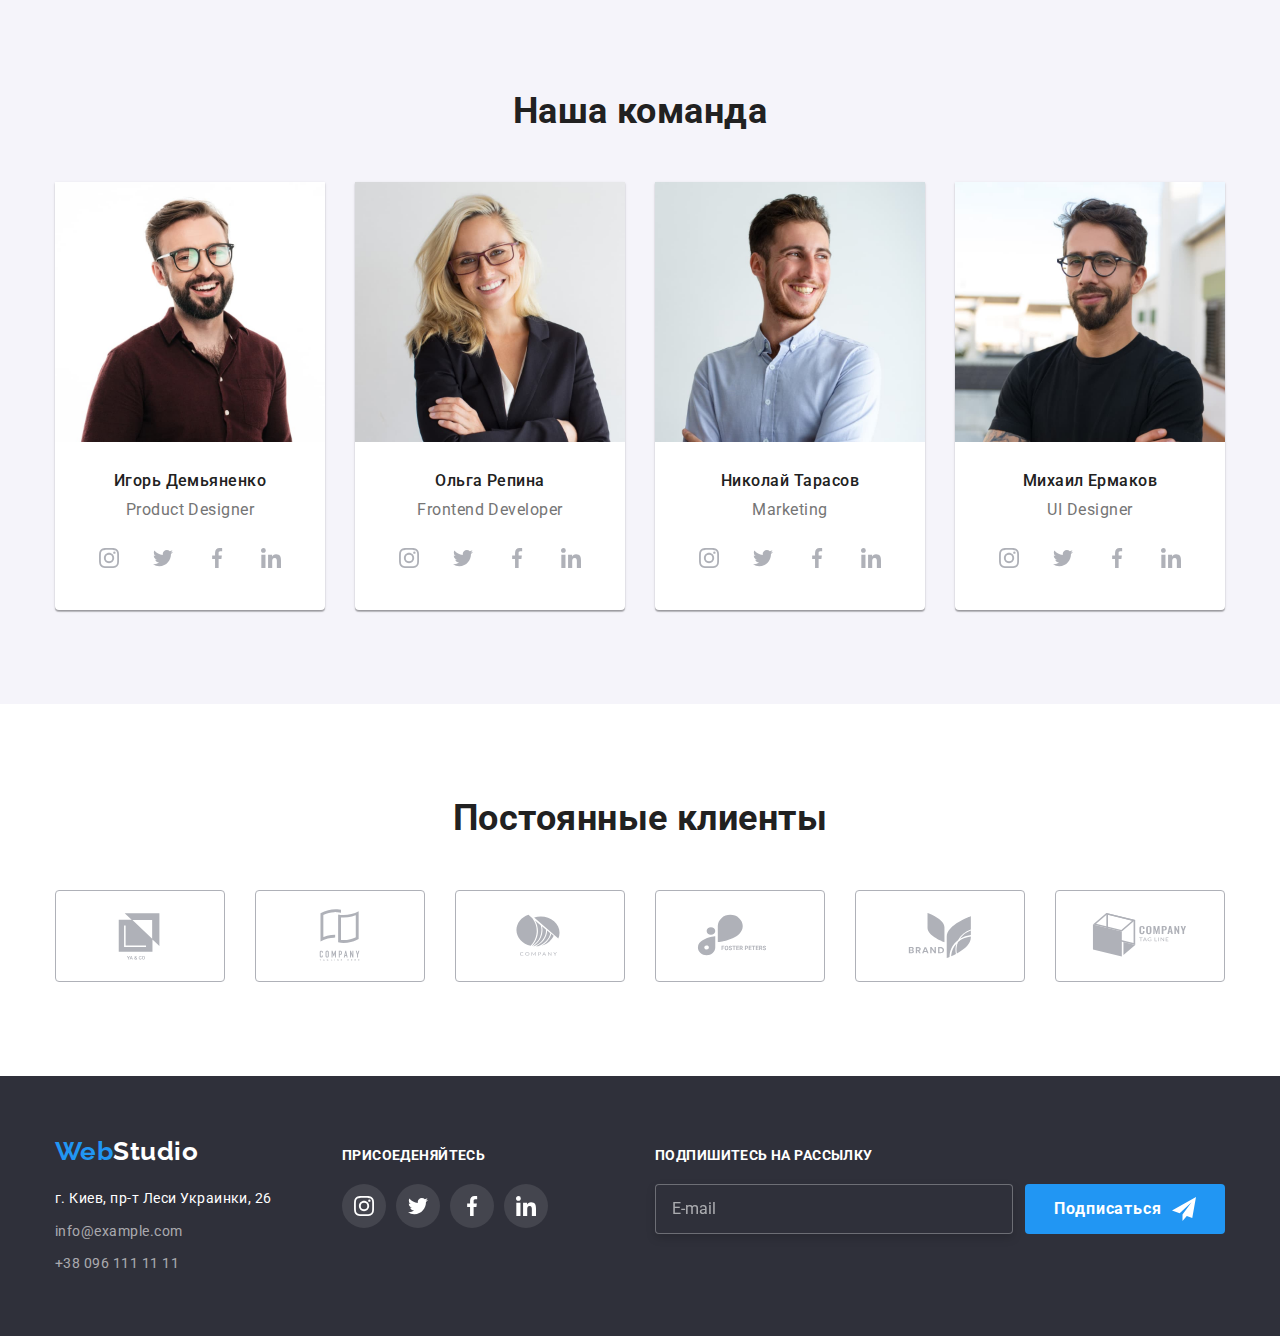
==== commit 658035f1: "исправляет ошибки" ====
--- a/index.html
+++ b/index.html
@@ -342,18 +342,18 @@
         </div>
         <form class="footer-form">
           <p class="join-text">Подпишитесь на рассылку</p>
-          <label class="form-field">
-            <div class="footer-form-wrap">
+          <div class="footer-form-wrap">
+            <label>
               <input type="email" name="email" class="footer-form-input" placeholder="E-mail">
-              <button type="submit" class="hero button">Подписаться <svg class="footer-send" width="24" height="24">
+            </label>
+                <button type="submit" class="hero button">Подписаться <svg class="footer-send" width="24" height="24">
                 <use href="./images/sprite.svg#send"></use>
-              </svg></button>
-            </div>
-          </label>
+                </svg></button>
+          </div>
         </form>
       </div>
     </footer>
-    <!-----Модальное окно ----->
+    <!-- Модальное окно -->
   <div class="backdrop is-hidden" data-modal>
     <div class="modal">
       <button class="modal-button" data-modal-close><svg class="icon-modal" width="18" height="18">
@@ -364,7 +364,7 @@
       <p class="form-text">Оставьте свои данные, мы вам перезвоним</p>
       <label class="form-field">
         <span class="form-label">Имя</span>
-        <input type="name" name="name" class="form-input">
+        <input type="text" name="name" class="form-input">
         <svg class="form-icon" width="18" height="18">
           <use href="./images/sprite.svg#person"></use>
         </svg>
@@ -389,7 +389,7 @@
       </label>
       <label class="form-checkbox">
         <input type="checkbox" name="agreement" class="checkbox">
-        <svg class="form-icon-checkbox" width="16" height="15">
+        <svg class="form-icon-checkbox" width="18" height="17">
           <use href="./images/sprite.svg#check"></use>
         </svg>
         <span class="checkbox-text">Соглашаюсь с рассылкой и принимаю <a href="" class="link">Условия договора</a></span>
--- a/css/style.css
+++ b/css/style.css
@@ -131,7 +131,7 @@
 .link.current::after {
   position: absolute;
   content: '';
-  bottom: 0;
+  bottom: -1px;
   left: 0;
   width: 100%;
   height: 4px;
@@ -669,7 +669,7 @@
   border: 1px solid rgba(33, 33, 33, 0.2);
   border-radius: 4px;
   transition: border-color 250ms cubic-bezier(0.4, 0, 0.2, 1),
-    outline-color 250ms cubic-bezier(0.4, 0, 0.2, 1);
+    outline 250ms cubic-bezier(0.4, 0, 0.2, 1);
 }
 
 .form-input:focus-within {
@@ -698,7 +698,7 @@
   line-height: 1.16;
   letter-spacing: 0.01em;
   transition: border-color 250ms cubic-bezier(0.4, 0, 0.2, 1),
-    outline-color 250ms cubic-bezier(0.4, 0, 0.2, 1);
+    outline 250ms cubic-bezier(0.4, 0, 0.2, 1);
 }
 textarea:focus-within {
   border-color: var(--prymery-accent-color);
@@ -714,18 +714,19 @@
 
 .form-icon-checkbox {
   border: 2px solid var(--secondary-text-color);
-  border-radius: 2px;
+  border-radius: 3px;
   margin-right: 7px;
   transition: border-color 250ms cubic-bezier(0.4, 0, 0.2, 1),
     background-color 250ms cubic-bezier(0.4, 0, 0.2, 1);
 }
-.checkbox:focus + .form-icon-checkbox {
+.checkbox:focus-visible + .form-icon-checkbox,
+.checkbox:hover + .form-icon-checkbox {
   border-color: var(--prymery-accent-color);
 }
 
 .checkbox:checked + .form-icon-checkbox {
   background-color: var(--prymery-accent-color);
-  border: none;
+  border-color: var(--prymery-accent-color);
 }
 
 textarea::placeholder {
@@ -768,9 +769,10 @@
   border: 1px solid rgba(255, 255, 255, 0.3);
   filter: drop-shadow(0px 4px 4px rgba(0, 0, 0, 0.15));
   border-radius: 4px;
-}
-
-.form-input::placeholder {
+  color: rgba(255, 255, 255, 0.6);
+}
+
+.footer-form-input::placeholder {
   color: rgba(255, 255, 255, 0.6);
 }
 .footer-form-wrap {
